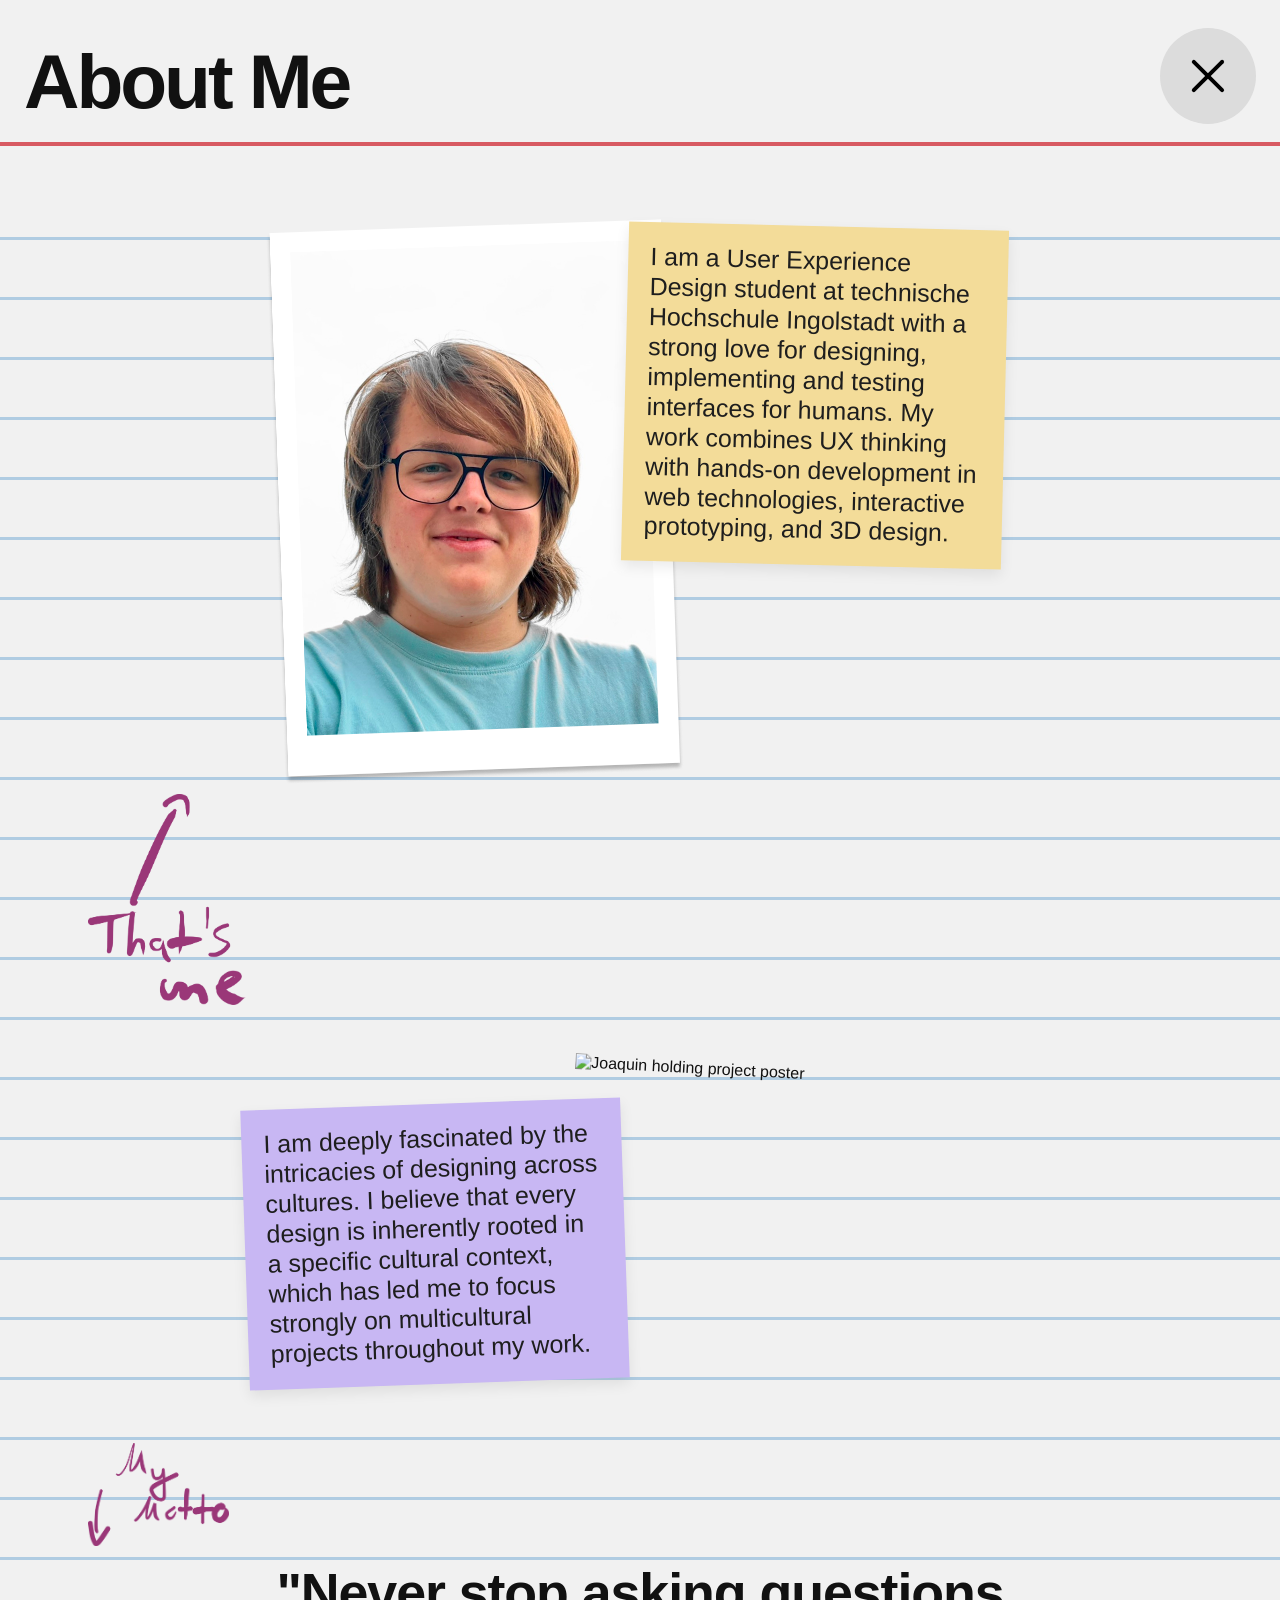
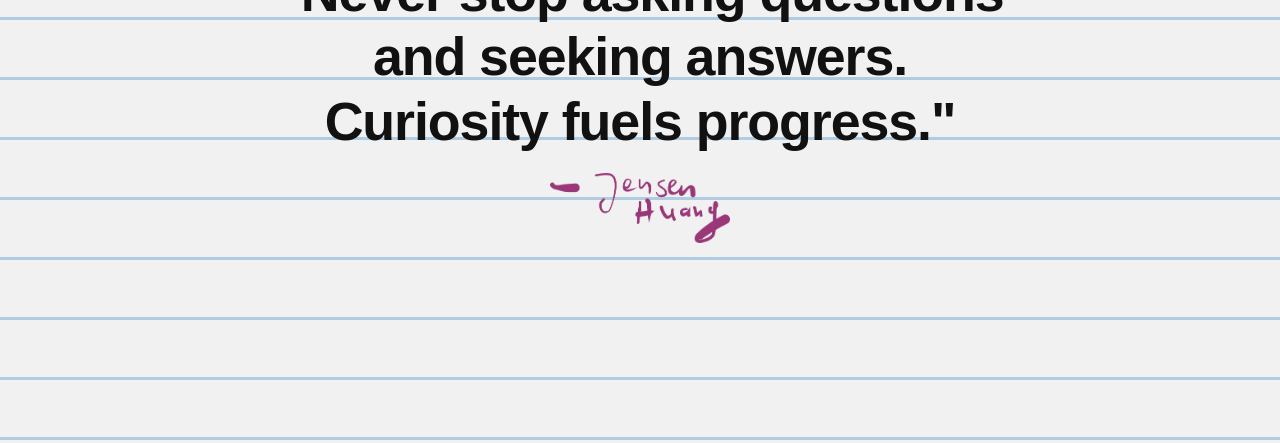
==== About.html @ 1e4b6e21 "About.html" ====
<!DOCTYPE html>
<html lang="en">

<head>
  <meta charset="UTF-8" />
  <meta name="viewport" content="width=device-width, initial-scale=1.0" />
  <title>About Me</title>
  <link rel="stylesheet" href="Style/style_base.css" />
  <link rel="stylesheet" href="Style/style_skills.css" />
  <link rel="stylesheet" href="Style/style_about.css" />
</head>

<body>
  <main class="page about-page">
    <header class="top-bar">
      <h1>About Me</h1>
      <button class="close-button" aria-label="Close about page">
        <span></span>
        <span></span>
      </button>
      <div class="accent-line" aria-hidden="true"></div>
    </header>

    <!-- Frame 20 (left) + yellow note (right) -->
    <section class="about-section">
      <div class="split left-image">
        <figure class="polaroid">
          <img src="Image/About me/Frame 20.png" alt="Photo of Joaquin" />
        </figure>
        <article class="note-card yellow">
          <p>I am a User Experience Design student at technische Hochschule Ingolstadt with a strong love for designing,
            implementing and testing interfaces for humans. My work combines UX thinking with hands-on development in web
            technologies, interactive prototyping, and 3D design.</p>
        </article>
      </div>
      <img src="Image/About me/Group 6.png" alt="That's me" class="annotation-me" />
    </section>

    <!-- Purple note (left) + Frame 46 (right) -->
    <section class="about-section">
      <div class="split right-image">
        <article class="note-card purple">
          <p>I am deeply fascinated by the intricacies of designing across cultures. I believe that every design is
            inherently rooted in a specific cultural context, which has led me to focus strongly on multicultural
            projects throughout my work.</p>
        </article>
        <figure class="polaroid wide">
          <img src="Image/About me/Frame 46.png" alt="Joaquin holding project poster" />
        </figure>
      </div>
    </section>

    <!-- Motto -->
    <section class="motto-section">
      <img src="Image/About me/Group 7.png" alt="My Motto" class="motto-label" />
      <blockquote class="motto-quote">
        "Never stop asking questions<br />and seeking answers.<br />Curiosity fuels progress."
      </blockquote>
      <img src="Image/About me/Group 8.png" alt="Jensen Huang signature" class="motto-signature" />
    </section>
  </main>

  <script src="Script/drag_notes.js"></script>
  <script src="Script/hover.js"></script>
  <script src="Script/cursor.js"></script>
  <script>
    document.addEventListener('DOMContentLoaded', () => {
      const closeBtn = document.querySelector('.close-button');
      if (!closeBtn) return;

      closeBtn.addEventListener('click', () => {
        window.parent.postMessage('close-iframe', '*');
      });

      if (window.self !== window.top) {
        closeBtn.style.display = 'none';
        window.addEventListener('message', (e) => {
          if (e.data === 'show-close') closeBtn.style.display = '';
          if (e.data === 'hide-close') closeBtn.style.display = 'none';
        });
      }
    });
  </script>
</body>

</html>
---- Style/style_base.css ----
:root {
  --paper: #f1f1f1;
  --line: #b0cce2;
  --ink: #111111;
  --muted: #666666;
  --accent: #d85a62;
  --note: #f3d990;
  --rule-gap: 60px;
  --rule-thickness: 3px;
  --rules-start: 180px;
  --after-header-gap: 80px;
}

* {
  box-sizing: border-box;
}

html,
body {
  overflow-x: hidden;
  overflow-y: auto;
}

body {
  margin: 0;
  min-height: 100vh;
  font-family: "Inter", "SF Pro Text", "SF Pro Display", -apple-system, BlinkMacSystemFont, "Segoe UI", sans-serif;
  color: var(--ink);
  background-color: var(--paper);
}

.page,
.skills-page {
  min-height: 100vh;
  position: relative;
  padding: 18px 24px 80px;
  isolation: isolate;
}

.page::before,
.skills-page::before {
  content: "";
  position: absolute;
  left: 0;
  right: 0;
  top: var(--rules-start);
  bottom: 0;
  z-index: 0;
  background-image: repeating-linear-gradient(
    to bottom,
    transparent 0 calc(var(--rule-gap) - var(--rule-thickness)),
    var(--line) calc(var(--rule-gap) - var(--rule-thickness)) var(--rule-gap)
  );
}

.contact-list,
.note {
  position: relative;
  z-index: 1;
}

.top-bar {
  display: grid;
  grid-template-columns: 1fr auto;
  align-items: center;
  row-gap: 18px;
  width: 100vw;
  margin: 0 calc(50% - 50vw);
  position: sticky;
  top: 0;
  z-index: 60;
  background: var(--paper);
  padding: 10px 24px 0;
}

.top-bar > h1 {
  grid-column: 1;
  grid-row: 1;
  margin: 0;
  margin-top: 10px;
  font-family: "Sora", "Avenir Next", "Trebuchet MS", sans-serif;
  font-size: clamp(3rem, 6vw, 5rem);
  line-height: 1;
  letter-spacing: -0.04em;
  font-weight: 600;
}

.top-bar > .close-button {
  grid-column: 2;
  grid-row: 1;
}

.top-bar > .accent-line {
  grid-column: 1 / -1;
  grid-row: 2;
}

.page > .top-bar + * {
  margin-top: var(--after-header-gap);
}

.accent-line {
  height: 4px;
  background: var(--accent);
  width: 100vw;
  margin: 0 calc(50% - 50vw) 0;
}

.close-button {
  width: clamp(68px, 10vw, 96px);
  aspect-ratio: 1;
  border: 0;
  border-radius: 50%;
  background: #dcdcdc;
  position: relative;
  cursor: pointer;
}

.close-button span {
  position: absolute;
  top: 50%;
  left: 50%;
  width: 46%;
  height: 4px;
  background: #000000;
  border-radius: 999px;
  transform-origin: center;
}

.close-button span:first-child {
  transform: translate(-50%, -50%) rotate(45deg);
}

.close-button span:last-child {
  transform: translate(-50%, -50%) rotate(-45deg);
}

.contact-list a {
  text-decoration: none;
  color: var(--muted);
  font-size: clamp(1.7rem, 2.55vw, 3rem);
  line-height: 1;
}

.contact-list a.primary {
  color: #000000;
  font-weight: 700;
}

.note {
  width: min(300px, 76vw);
  min-height: 260px;
  padding: 24px;
  background: var(--note);
  box-shadow: 0 6px 10px rgba(0, 0, 0, 0.08);
  display: flex;
  flex-direction: column;
  justify-content: space-between;
  font-size: clamp(1.45rem, 1.6vw, 2rem);
  color: #2a2a2a;
}

.note,
.note-card {
  cursor: grab;
  touch-action: none;
}

.note.is-dragging,
.note-card.is-dragging {
  cursor: grabbing;
  user-select: none;
  z-index: 120 !important;
}

.note > p {
  margin: 0;
}

.signature {
  text-align: right;
  margin: 18px 0 0;
  color: #6e5f39;
}

.logo-label {
  display: none;
}

.mouse-logo-tooltip {
  position: fixed;
  left: 0;
  top: 0;
  transform: translate3d(-9999px, -9999px, 0);
  background: #ffffff;
  color: #202020;
  border: 2px solid rgba(0, 0, 0, 0.12);
  border-radius: 10px;
  padding: 8px 12px;
  font-size: 0.95rem;
  font-weight: 700;
  white-space: nowrap;
  box-shadow: 0 8px 14px rgba(0, 0, 0, 0.12);
  pointer-events: none;
  opacity: 0;
  transition: opacity 120ms ease;
  z-index: 200;
}

.mouse-logo-tooltip.is-visible {
  opacity: 1;
}

@media (max-width: 700px) {
  .top-bar {
    width: 100vw;
    margin: 0 calc(50% - 50vw);
    padding: 6px 14px 0;
    align-items: center;
    row-gap: 12px;
  }

  .top-bar > h1 {
    margin-top: 0;
  }

  .close-button {
    width: 64px;
  }

  .contact-list a {
    font-size: clamp(1.2rem, 7vw, 1.9rem);
  }

  .note {
    width: min(300px, 88vw);
    padding: 20px;
  }

  .signature {
    margin-top: 14px;
  }

  :root {
    --rule-gap: 60px;
    --rules-start: 124px;
    --after-header-gap: 80px;
  }

  .page {
    padding: 16px 14px 48px;
  }

  .accent-line {
    margin: 0 calc(50% - 50vw) 0;
  }
}
---- Style/style_skills.css ----
.skills-page {
  padding: 18px 24px 140px;
}

.skills-section {
  position: relative;
  z-index: 1;
  margin: 0 0 68px;
}

.skills-section + .skills-section {
  margin-top: 24px;
}

.skills-section h2 {
  margin: 0 0 18px;
  text-align: center;
  font-family: "Iowan Old Style", "Times New Roman", serif;
  font-size: clamp(2.2rem, 4.5vw, 4rem);
  line-height: 1.05;
}

.split {
  display: grid;
  grid-template-columns: 1.2fr 1fr;
  gap: 6px;
  align-items: center;
  position: relative;
  margin-top: 25px;
}

.left-image {
  grid-template-columns: 1fr 1.05fr;
}

.note-card {
  width: min(100%, 500px);
  padding: 20px 22px;
  font-size: clamp(1.15rem, 1.95vw, 2rem);
  line-height: 1.2;
  color: #1e1e1e;
  box-shadow: 0 6px 14px rgba(0, 0, 0, 0.08);
  transform-origin: center;
}

.note-card p {
  margin: 0;
}

.note-card p + p {
  margin-top: 8px;
}

.yellow {
  background: #f3dc99;
  transform: rotate(1.4deg);
}

.purple {
  background: #c8b7f3;
  transform: rotate(-2deg);
}

.blue {
  background: #a9d6f6;
  transform: rotate(2deg);
}

.polaroid {
  margin: 0;
  transform: rotate(-2deg);
  cursor: grab;
  touch-action: none;
}

.polaroid.wide {
  transform: rotate(3deg);
}

.polaroid img {
  display: block;
  width: 100%;
  height: auto;
}

.polaroid.project img {
  width: 80%;
  height: auto;
}

.tools .split {
  align-items: start;
}

.tools .note-card {
  max-width: 500px;
  transform: rotate(3deg);
}

.tool-icons {
  min-height: 420px;
  position: relative;
}

.logo-item {
  position: absolute;
  display: inline-flex;
  align-items: center;
  justify-content: center;
  cursor: grab;
  touch-action: none;
}

.icon {
  position: static;
  display: block;
  width: clamp(130px, 18vw, 230px);
  height: auto;
  filter: drop-shadow(0 6px 8px rgba(0, 0, 0, 0.15));
}

.adobe {
  top: 12px;
  right: 280px;
  transform: rotate(-12deg);
}

.houdini {
  top: 270px;
  left: -200px;
  transform: rotate(4deg);
}

.figma {
  top: 300px;
  right: 10px;
  transform: rotate(-6deg);
}

.blender {
  top: 0px;
  right: 0px;
}

.houdini .icon {
  width: clamp(170px, 22vw, 280px);
}

.figma .icon {
  width: clamp(120px, 15vw, 180px);
}

.skills-page .polaroid.is-dragging,
.skills-page .logo-item.is-dragging {
  cursor: grabbing;
}

@media (min-width: 701px) {
  .split:not(.tools-row) {
    display: flex;
    justify-content: center;
    align-items: flex-start;
    gap: 0;
    padding-inline: clamp(28px, 5vw, 72px);
  }

  .split:not(.tools-row) .polaroid {
    width: min(680px, 58vw);
    margin: 0;
    z-index: 2;
  }

  .split:not(.tools-row) .note-card {
    width: min(460px, 36vw);
    z-index: 3;
  }

  .right-image .note-card {
    order: 1;
    margin: clamp(24px, 3vw, 48px) clamp(-50px, -10vw, -90px) 0 0;
  }

  .right-image .polaroid {
    order: 2;
  }

  .left-image .polaroid {
    order: 1;
  }

  .left-image .note-card {
    order: 2;
    margin: clamp(24px, 3vw, 48px) 0 0 clamp(-50px, -10vw, -90px);
  }

  .tools-row {
    display: flex;
    justify-content: center;
    align-items: flex-start;
    gap: clamp(14px, 2.4vw, 28px);
    padding-inline: clamp(28px, 5vw, 72px);
  }

  .tools-row .note-card {
    width: min(460px, 36vw);
    max-width: none;
    margin: clamp(20px, 2.6vw, 40px) 0 0;
    order: 1;
  }

  .tools-row .tool-icons {
    width: min(460px, 34vw);
    order: 2;
  }
}

@media (max-width: 1024px) {
  .polaroid,
  .polaroid.wide {
    transform: none;
  }

  .note-card,
  .yellow,
  .purple,
  .blue {
    transform: none;
  }

  .tool-icons {
    min-height: 240px;
    display: grid;
    grid-template-columns: repeat(2, minmax(120px, 1fr));
    gap: 14px;
    align-items: center;
    justify-items: center;
  }

  .logo-item,
  .adobe,
  .houdini,
  .figma,
  .blender {
    position: static;
    transform: none;
  }

  .icon {
    position: static;
    width: clamp(120px, 26vw, 180px);
  }

  .tools-row {
    grid-template-columns: 1fr;
    gap: 18px;
  }

  .tools-row .note-card {
    width: 100%;
    max-width: none;
    margin: 0;
  }
}

@media (max-width: 700px) {
  .skills-page {
    padding: 16px 14px 110px;
  }

  .skills-section {
    margin: 0 0 52px;
  }

  .skills-section + .skills-section {
    margin-top: 22px;
  }

  .skills-section h2 {
    margin-bottom: 12px;
    font-size: clamp(2rem, 8vw, 2.8rem);
  }

  .note-card {
    width: auto;
    max-width: none;
    margin-inline: 0;
    padding: 16px 16px 18px;
    font-size: clamp(1.2rem, 5.6vw, 1.7rem);
  }

  .split:not(.tools-row),
  .left-image:not(.tools-row) {
    display: flex;
    flex-direction: column;
    gap: 18px;
  }

  .split:not(.tools-row) .note-card {
    order: 1;
    width: 100%;
    margin: 0;
  }

  .split:not(.tools-row) .polaroid {
    order: 2;
    width: 100%;
    margin: 0;
  }

  .tools-row {
    display: flex;
    flex-direction: column;
    gap: 18px;
  }

  .tools-row .note-card {
    order: 1;
    width: 100%;
    margin: 0;
  }

  .tools-row .tool-icons {
    order: 2;
    width: 100%;
  }

  .tool-icons .icon {
    transform: rotate(0deg) !important;
  }
}
---- Style/style_about.css ----
.about-page {
  padding: 18px 24px 140px;
}

/* ── Sections ─────────────────────────────────────────────── */

.about-section {
  position: relative;
  z-index: 1;
  margin: 0 0 60px;
}

/* ── Override polaroid sizes for portrait photos ──────────── */
/*
  style_skills.css sets polaroids to min(680px, 58vw) which is designed
  for wide project screenshots. Portrait photos need smaller widths.
*/

@media (min-width: 701px) {
  /* Frame 20 — headshot */
  .about-page .split:not(.tools-row) .polaroid {
    width: min(400px, 36vw);
  }

  /* Frame 46 — full-body with poster, larger */
  .about-page .split:not(.tools-row) .polaroid.wide {
    width: min(460px, 42vw);
  }

  /* Note cards sized to match the photos */
  .about-page .split:not(.tools-row) .note-card {
    width: min(380px, 34vw);
  }

  /* Top-align the yellow note with Frame 20 (remove the default downward offset) */
  .about-page .left-image .note-card {
    margin-top: 0;
  }
}

/* ── "That's me" annotation — below Frame 20 ─────────────── */

.annotation-me {
  display: block;
  width: clamp(110px, 13vw, 175px);
  margin: 16px 0 0 clamp(28px, 5vw, 72px);
  pointer-events: none;
  user-select: none;
}

/* ── Motto section ────────────────────────────────────────── */

.motto-section {
  position: relative;
  z-index: 1;
  margin-top: 40px;
  padding-bottom: 60px;
}

.motto-label {
  display: block;
  width: clamp(100px, 11vw, 165px);
  margin: 0 0 14px clamp(28px, 5vw, 72px);
}

.motto-quote {
  margin: 0 auto;
  padding: 0 clamp(16px, 4vw, 60px);
  font-family: "Sora", "Avenir Next", "Trebuchet MS", sans-serif;
  font-size: clamp(2.2rem, 4.2vw, 4rem);
  font-weight: 700;
  line-height: 1.2;
  text-align: center;
  color: var(--ink);
  letter-spacing: -0.02em;
}

.motto-signature {
  display: block;
  width: clamp(130px, 14vw, 210px);
  margin: 20px auto 0;
}

/* ── Mobile ───────────────────────────────────────────────── */

@media (max-width: 700px) {
  .about-page {
    padding: 16px 14px 110px;
  }

  .about-section {
    margin-bottom: 40px;
  }

  .annotation-me {
    width: clamp(100px, 24vw, 140px);
    margin-left: 10px;
  }

  .motto-section {
    margin-top: 20px;
  }

  .motto-quote {
    font-size: clamp(1.9rem, 7.5vw, 2.8rem);
    padding: 0 6px;
  }

  .motto-label {
    width: clamp(90px, 24vw, 135px);
    margin-left: 10px;
  }

  .motto-signature {
    width: clamp(110px, 28vw, 160px);
  }
}
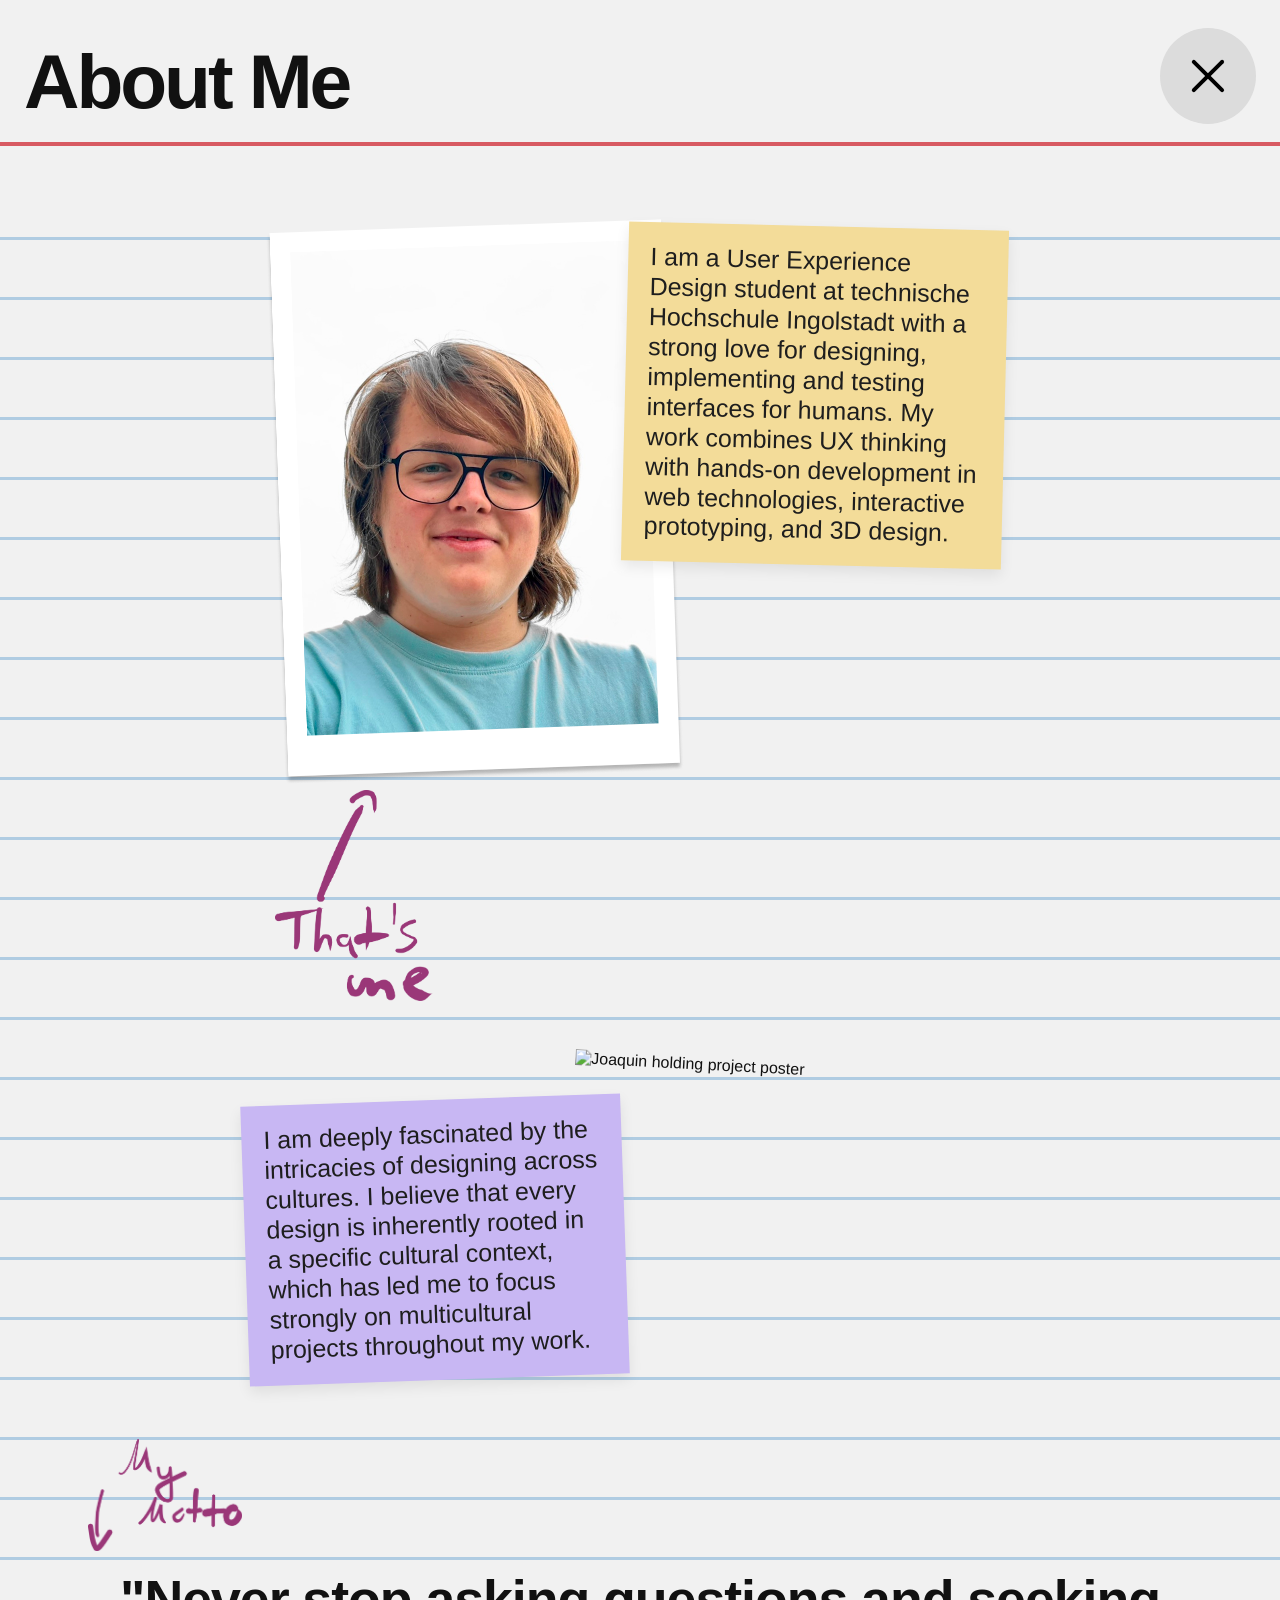
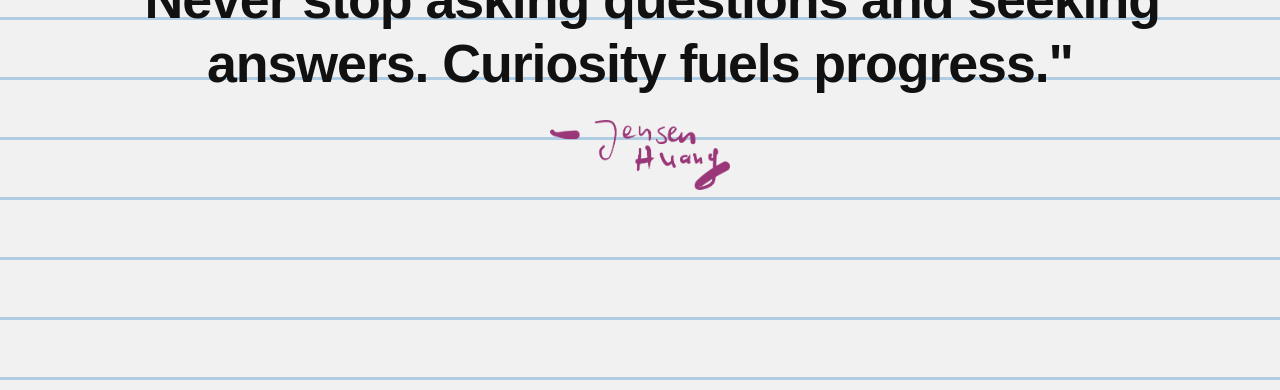
==== commit d6577245: "Changes" ====
--- a/About.html
+++ b/About.html
@@ -24,16 +24,18 @@
     <!-- Frame 20 (left) + yellow note (right) -->
     <section class="about-section">
       <div class="split left-image">
-        <figure class="polaroid">
-          <img src="Image/About me/Frame 20.png" alt="Photo of Joaquin" />
-        </figure>
+        <div class="frame-wrapper">
+          <figure class="polaroid">
+            <img src="Image/About me/Frame 20.png" alt="Photo of Joaquin" />
+          </figure>
+          <img src="Image/About me/Group 6.png" alt="That's me" class="annotation-me" />
+        </div>
         <article class="note-card yellow">
           <p>I am a User Experience Design student at technische Hochschule Ingolstadt with a strong love for designing,
             implementing and testing interfaces for humans. My work combines UX thinking with hands-on development in web
             technologies, interactive prototyping, and 3D design.</p>
         </article>
       </div>
-      <img src="Image/About me/Group 6.png" alt="That's me" class="annotation-me" />
     </section>
 
     <!-- Purple note (left) + Frame 46 (right) -->
@@ -52,11 +54,13 @@
 
     <!-- Motto -->
     <section class="motto-section">
-      <img src="Image/About me/Group 7.png" alt="My Motto" class="motto-label" />
-      <blockquote class="motto-quote">
-        "Never stop asking questions<br />and seeking answers.<br />Curiosity fuels progress."
-      </blockquote>
-      <img src="Image/About me/Group 8.png" alt="Jensen Huang signature" class="motto-signature" />
+      <div class="motto-body">
+        <img src="Image/About me/Group 7.png" alt="My Motto" class="motto-label" />
+        <blockquote class="motto-quote">
+          "Never stop asking questions and seeking answers. Curiosity fuels progress."
+        </blockquote>
+        <img src="Image/About me/Group 8.png" alt="Jensen Huang signature" class="motto-signature" />
+      </div>
     </section>
   </main>
 
--- a/Style/style_about.css
+++ b/Style/style_about.css
@@ -16,10 +16,40 @@
   for wide project screenshots. Portrait photos need smaller widths.
 */
 
+/* ── Frame wrapper — keeps polaroid + annotation as one flex item ── */
+
+.frame-wrapper {
+  display: flex;
+  flex-direction: column;
+  align-items: flex-start;
+  cursor: grab;
+  touch-action: none;
+}
+
+.frame-wrapper .polaroid {
+  width: 100%;
+  cursor: grab;
+}
+
 @media (min-width: 701px) {
-  /* Frame 20 — headshot */
-  .about-page .split:not(.tools-row) .polaroid {
+  /* Frame wrapper takes the width slot that polaroid used to occupy */
+  .about-page .split:not(.tools-row) .frame-wrapper {
     width: min(400px, 36vw);
+    z-index: 2;
+    margin: 0;
+  }
+
+  /* Polaroid fills its wrapper and must come before the annotation.
+     skills.css sets .left-image .polaroid { order: 1 } which leaks into
+     the frame-wrapper flex context, putting the annotation (order 0) above
+     the photo. Explicitly reset order here so DOM order decides. */
+  .about-page .frame-wrapper .polaroid {
+    order: 0;
+    width: 100%;
+  }
+
+  .about-page .frame-wrapper .annotation-me {
+    order: 1;
   }
 
   /* Frame 46 — full-body with poster, larger */
@@ -32,18 +62,18 @@
     width: min(380px, 34vw);
   }
 
-  /* Top-align the yellow note with Frame 20 (remove the default downward offset) */
+  /* Top-align the yellow note with Frame 20 */
   .about-page .left-image .note-card {
     margin-top: 0;
   }
 }
 
-/* ── "That's me" annotation — below Frame 20 ─────────────── */
+/* ── "That's me" annotation — directly below Frame 20 ─────── */
 
 .annotation-me {
   display: block;
   width: clamp(110px, 13vw, 175px);
-  margin: 16px 0 0 clamp(28px, 5vw, 72px);
+  margin-top: 12px;
   pointer-events: none;
   user-select: none;
 }
@@ -57,15 +87,21 @@
   padding-bottom: 60px;
 }
 
+/* Inner wrapper mirrors the split's padding-inline so everything lines up */
+.motto-body {
+  padding-inline: clamp(28px, 5vw, 72px);
+}
+
 .motto-label {
   display: block;
-  width: clamp(100px, 11vw, 165px);
-  margin: 0 0 14px clamp(28px, 5vw, 72px);
+  width: clamp(110px, 12vw, 185px);
+  margin: 0 0 16px 0;
 }
 
 .motto-quote {
-  margin: 0 auto;
-  padding: 0 clamp(16px, 4vw, 60px);
+  /* Reset all browser blockquote defaults */
+  margin: 0;
+  padding: 0;
   font-family: "Sora", "Avenir Next", "Trebuchet MS", sans-serif;
   font-size: clamp(2.2rem, 4.2vw, 4rem);
   font-weight: 700;
@@ -78,7 +114,7 @@
 .motto-signature {
   display: block;
   width: clamp(130px, 14vw, 210px);
-  margin: 20px auto 0;
+  margin: 24px auto 0;
 }
 
 /* ── Mobile ───────────────────────────────────────────────── */
@@ -89,26 +125,52 @@
   }
 
   .about-section {
-    margin-bottom: 40px;
+    margin-bottom: 64px;
+  }
+
+  /* Image always above the post-it — reverse skills.css mobile ordering */
+  .about-page .split:not(.tools-row) .frame-wrapper {
+    order: 1;
+    width: 100%;
+  }
+
+  /* skills.css mobile sets .polaroid to order:2 — force photo above annotation */
+  .about-page .frame-wrapper .polaroid {
+    order: 0 !important;
+  }
+
+  .about-page .frame-wrapper .annotation-me {
+    order: 1;
+  }
+
+  .about-page .split:not(.tools-row) .polaroid.wide {
+    order: 1;
+    width: 100%;
+  }
+
+  .about-page .split:not(.tools-row) .note-card {
+    order: 2;
   }
 
   .annotation-me {
     width: clamp(100px, 24vw, 140px);
-    margin-left: 10px;
   }
 
   .motto-section {
     margin-top: 20px;
   }
 
-  .motto-quote {
-    font-size: clamp(1.9rem, 7.5vw, 2.8rem);
-    padding: 0 6px;
+  .motto-body {
+    padding-inline: 10px;
   }
 
   .motto-label {
     width: clamp(90px, 24vw, 135px);
-    margin-left: 10px;
+    margin-bottom: 12px;
+  }
+
+  .motto-quote {
+    font-size: clamp(1.9rem, 7.5vw, 2.8rem);
   }
 
   .motto-signature {
